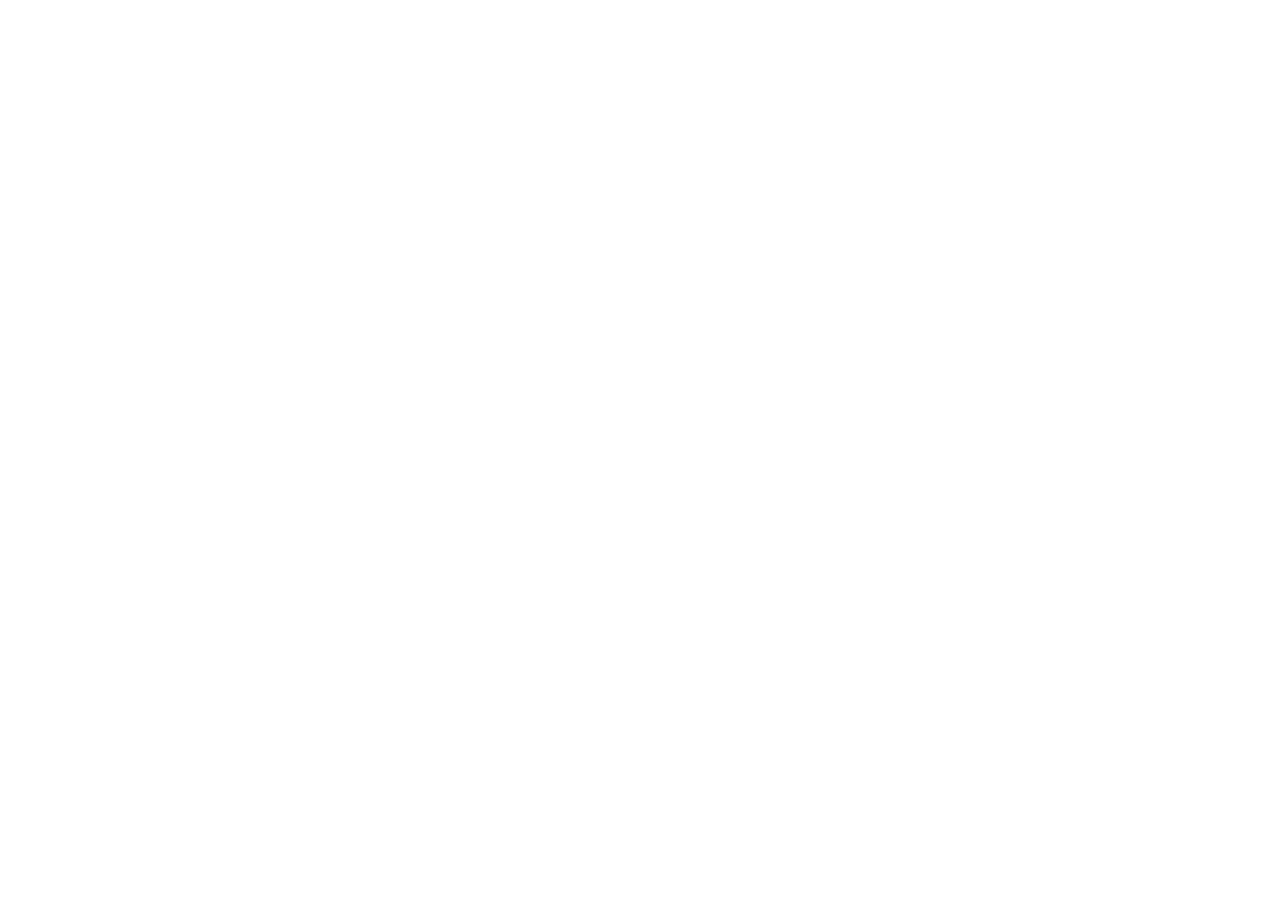
==== index.html @ f34be4a3 "Fix: add .nojekyll, deploy production build (base=/cew2/)" ====
<!DOCTYPE html>
<html lang="en">
  <head>
    <meta charset="UTF-8" />
    <meta name="viewport" content="width=device-width, initial-scale=1.0, maximum-scale=1" />
    <title>CEW Landscape</title>
    <meta name="description" content="CEW Landscape — built on Replit. Update this description to reflect the app." />
    <meta name="robots" content="index, follow" />
    <meta property="og:title" content="CEW Landscape" />
    <meta property="og:description" content="CEW Landscape — built on Replit. Update this description to reflect the app." />
    <meta property="og:type" content="website" />
    <meta name="twitter:card" content="summary_large_image" />
    <meta name="twitter:title" content="CEW Landscape" />
    <meta name="twitter:description" content="CEW Landscape — built on Replit. Update this description to reflect the app." />
    <link rel="icon" type="image/svg+xml" href="/cew2/favicon.svg" />
    <link rel="preconnect" href="https://fonts.googleapis.com">
    <link rel="preconnect" href="https://fonts.gstatic.com" crossorigin>
    <link href="https://fonts.googleapis.com/css2?family=Inter:wght@400;500;600;700&display=swap" rel="stylesheet">
    <script type="module" crossorigin src="/cew2/assets/index-DCditqu2.js"></script>
    <link rel="stylesheet" crossorigin href="/cew2/assets/index-D-3hQlY7.css">
  </head>
  <body>
    <div id="root"></div>
  </body>
</html>
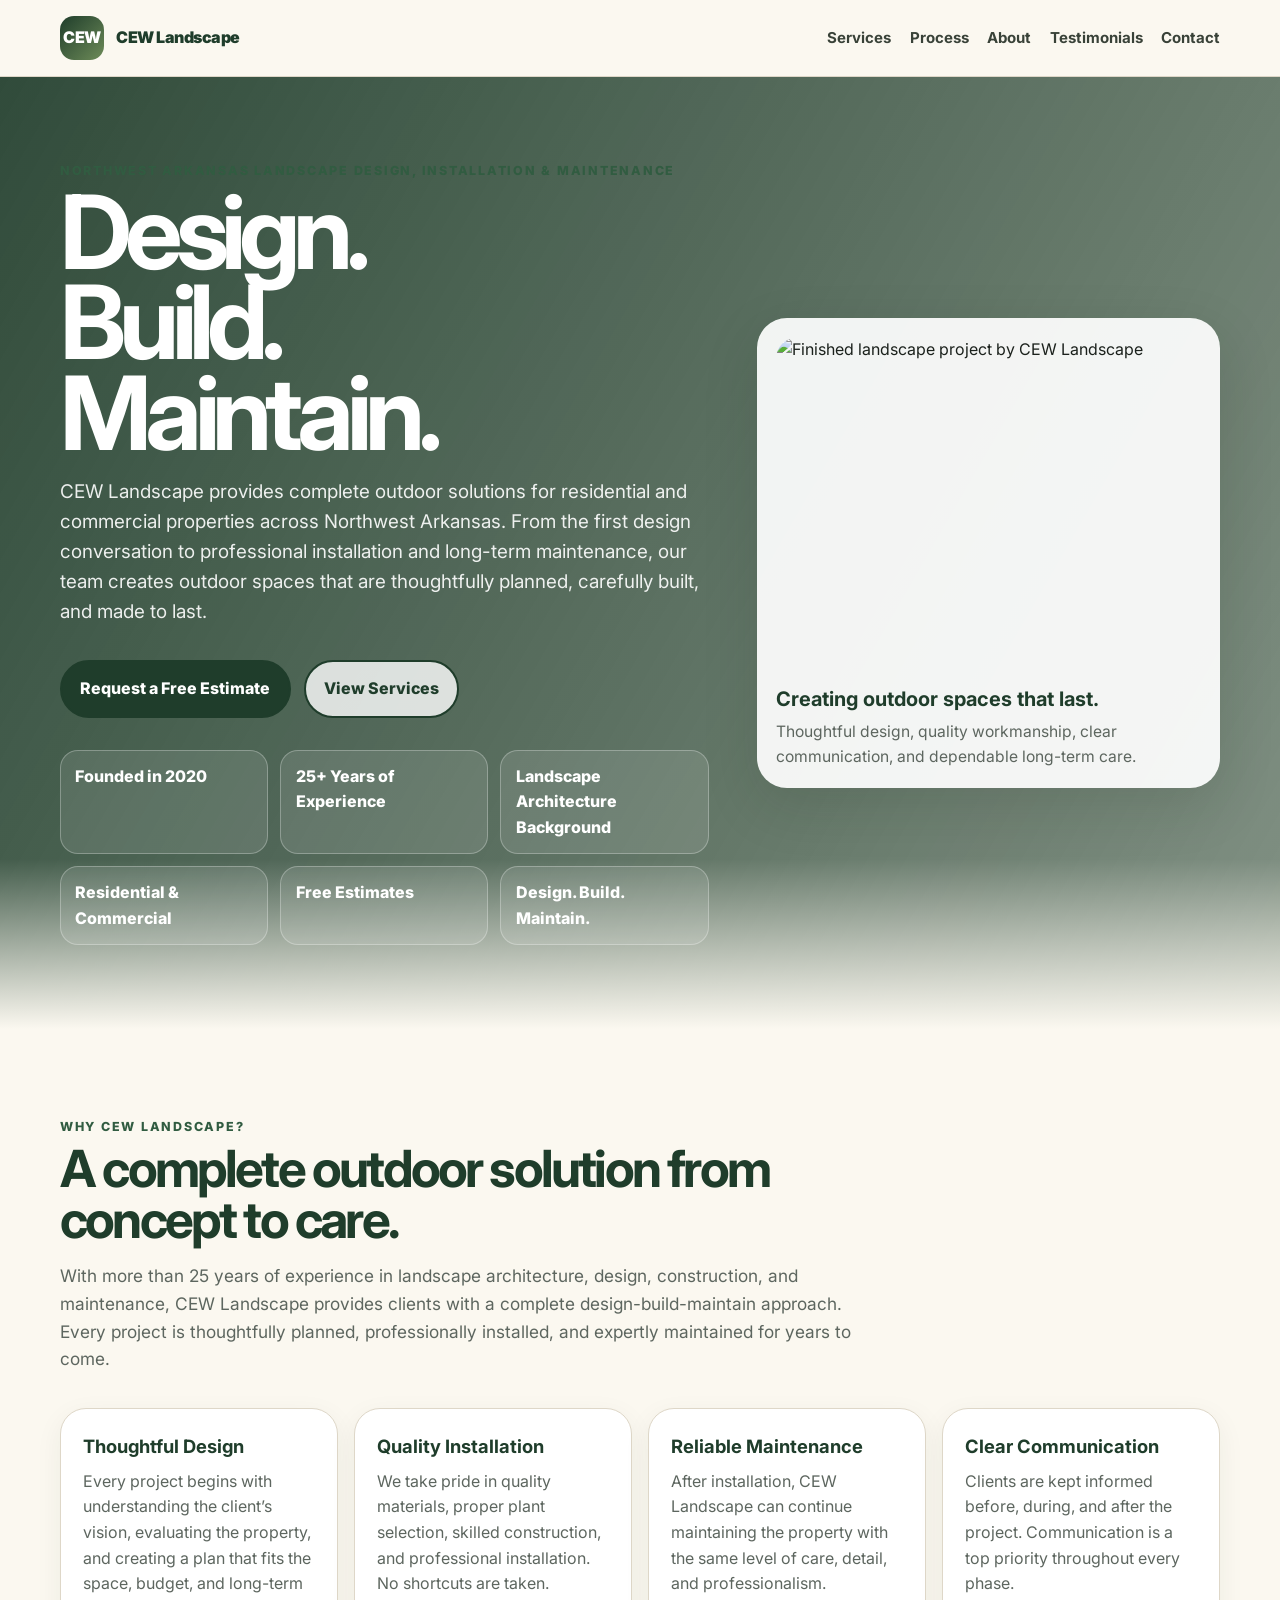
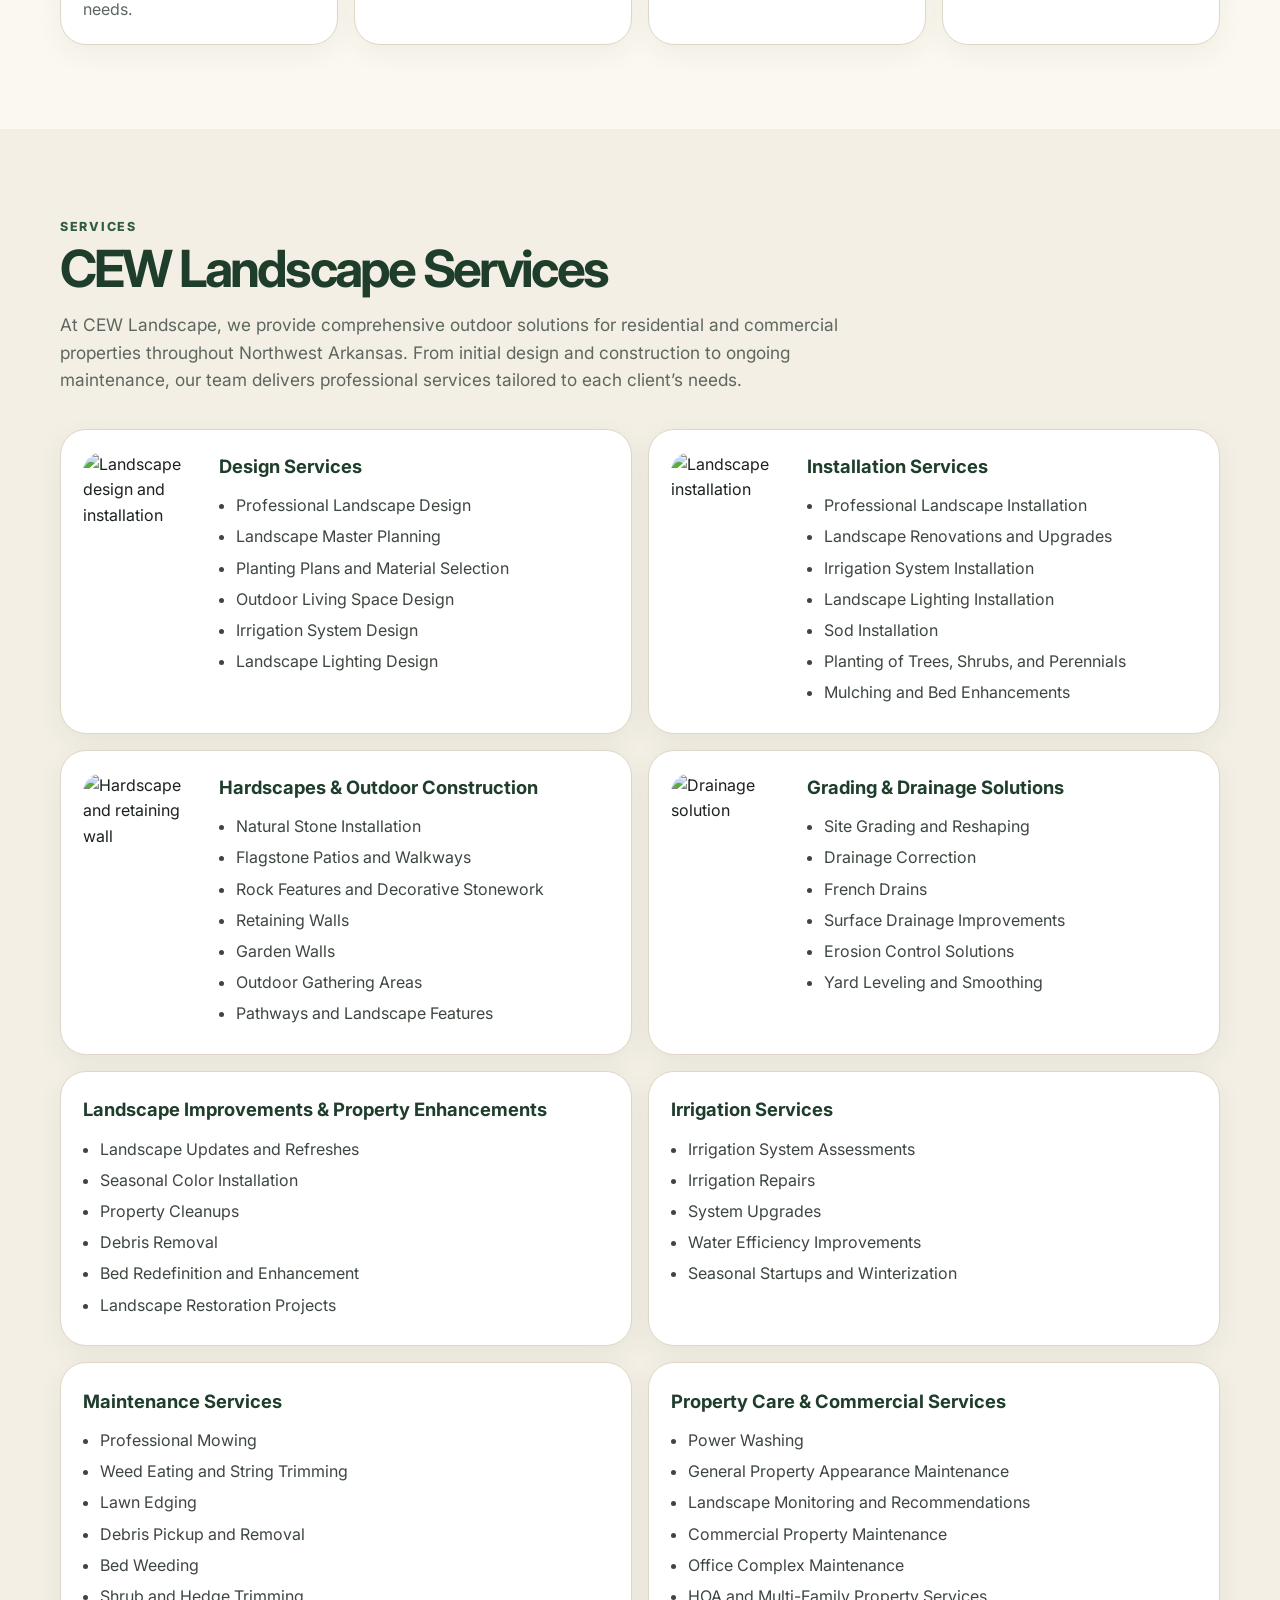
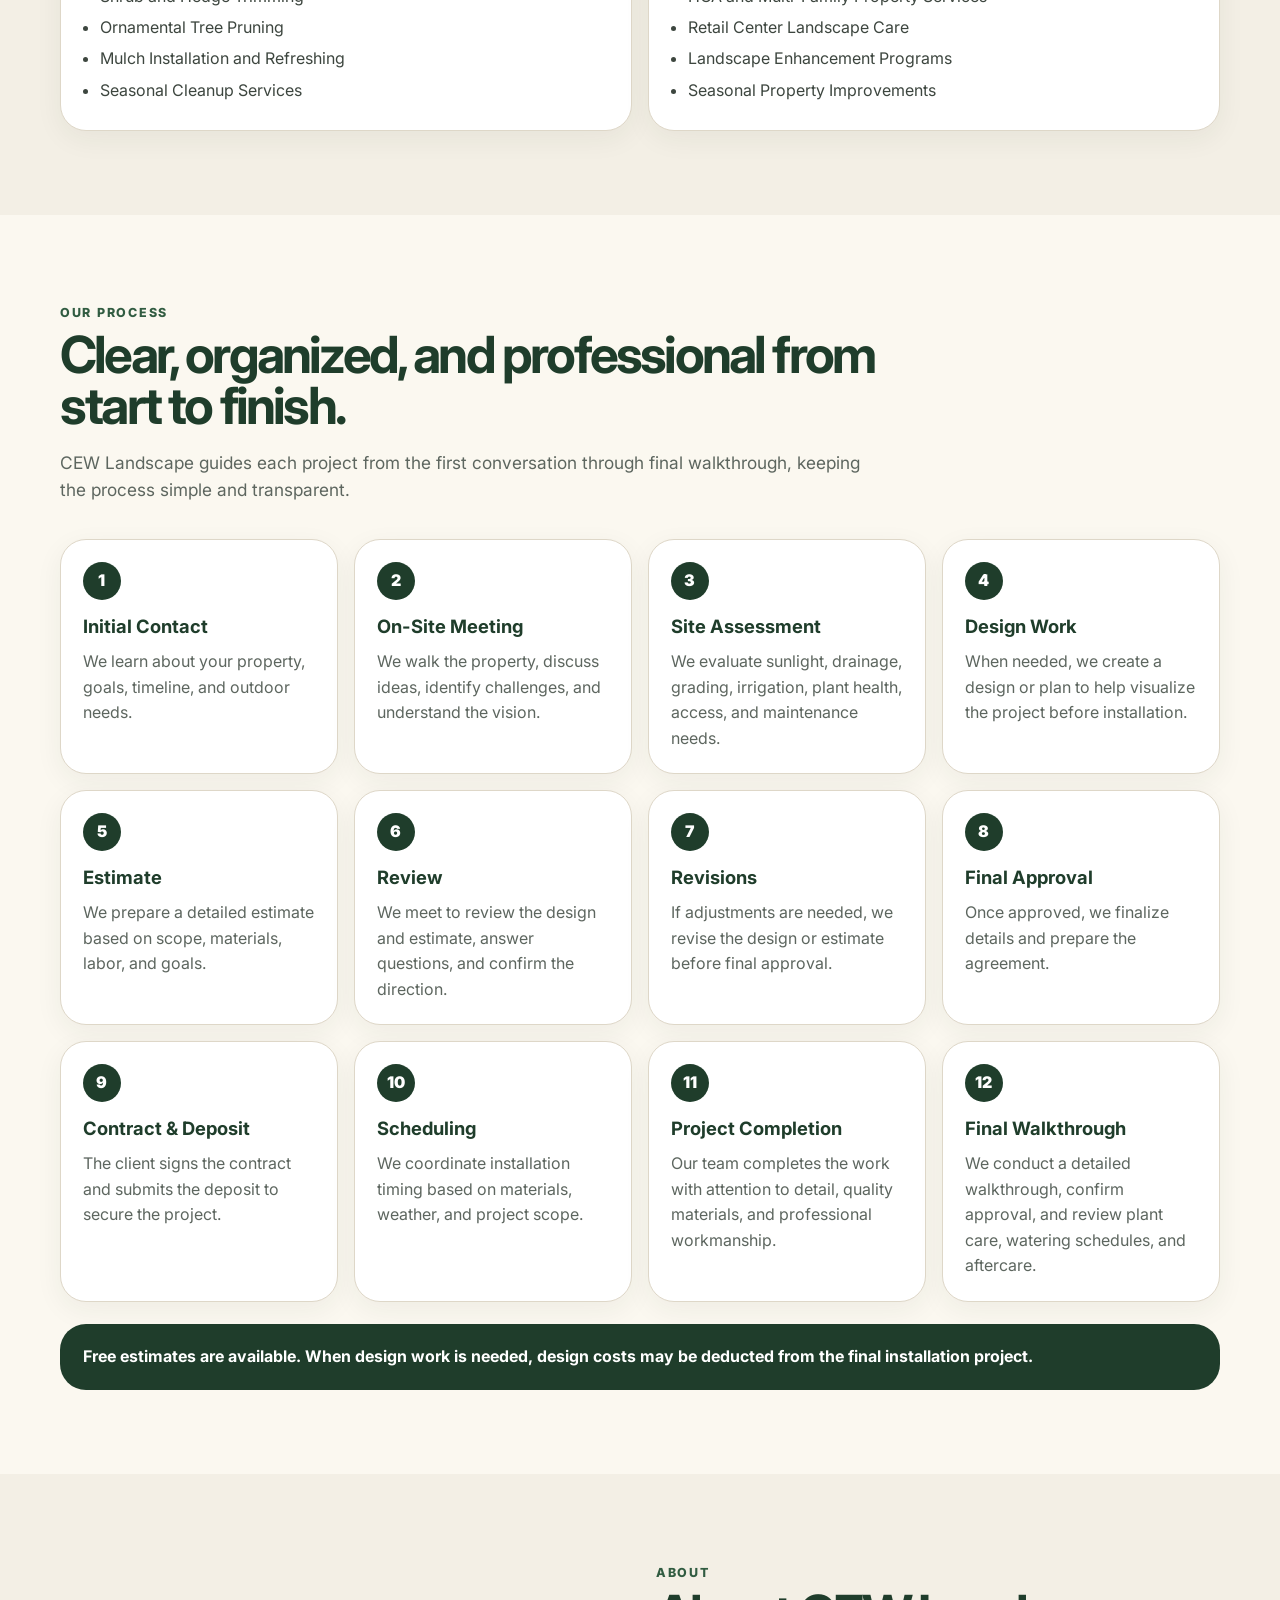
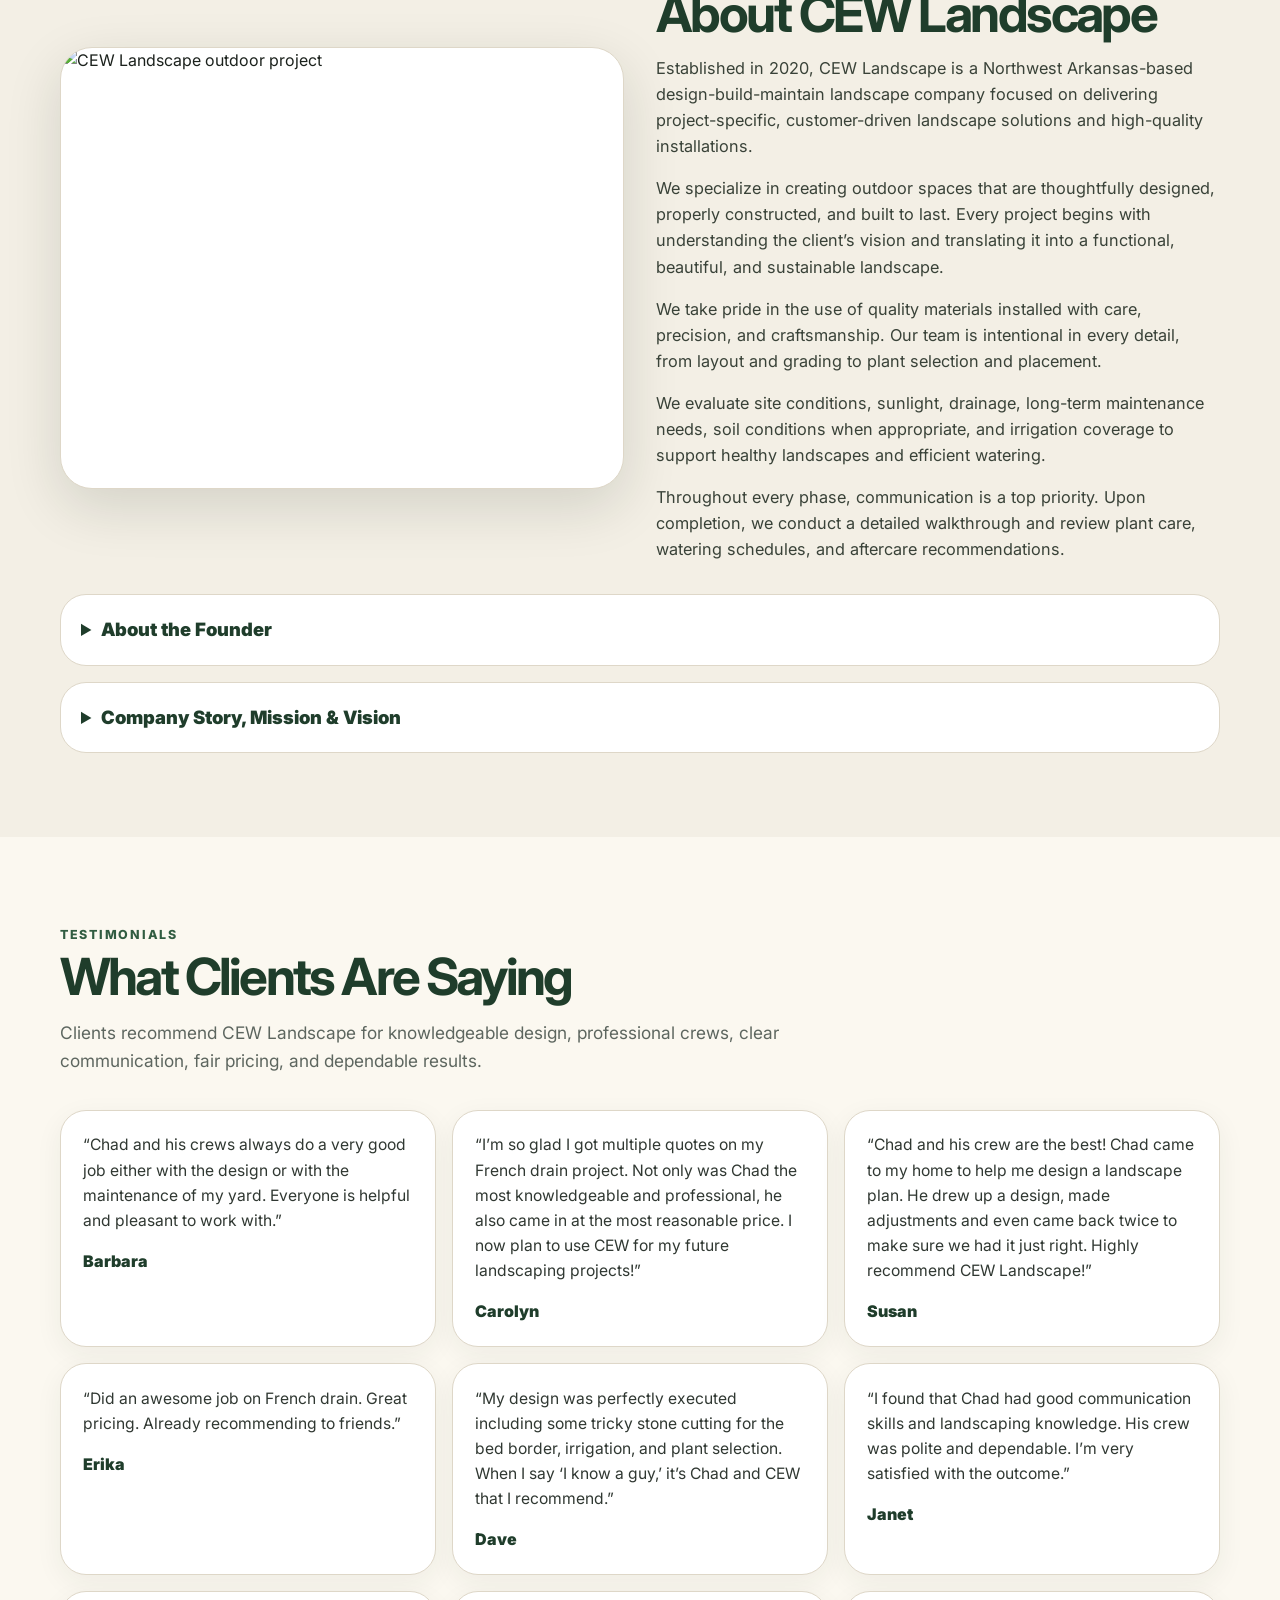
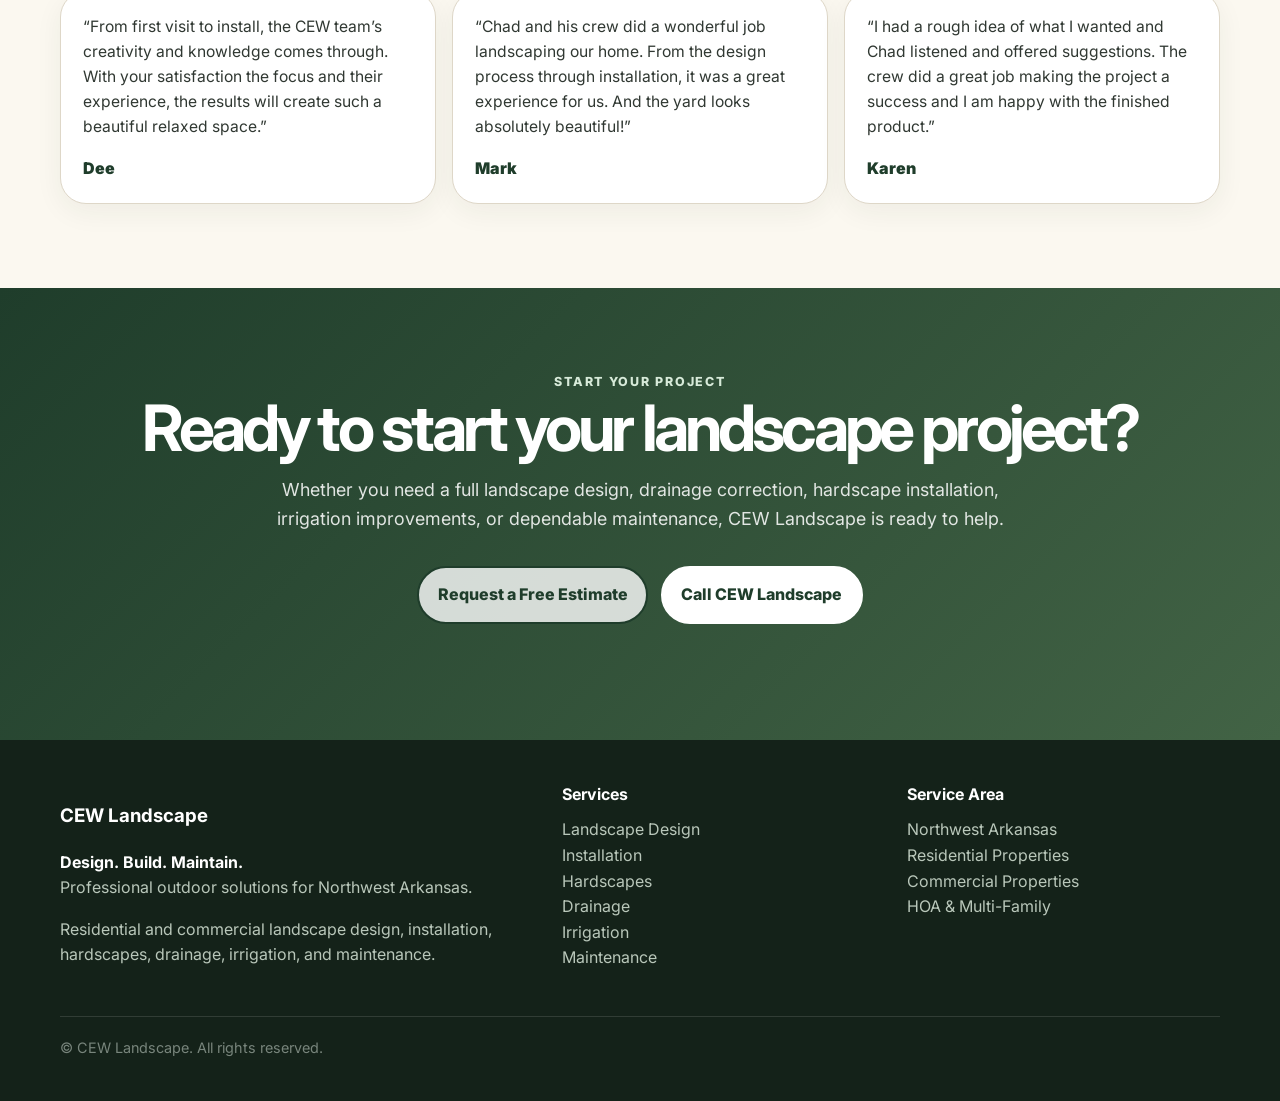
==== commit 3b836b7b: "Update CEW Landscape website content" ====
--- a/index.html
+++ b/index.html
@@ -1,25 +1,154 @@
 <!DOCTYPE html>
 <html lang="en">
-  <head>
-    <meta charset="UTF-8" />
-    <meta name="viewport" content="width=device-width, initial-scale=1.0, maximum-scale=1" />
-    <title>CEW Landscape</title>
-    <meta name="description" content="CEW Landscape — built on Replit. Update this description to reflect the app." />
-    <meta name="robots" content="index, follow" />
-    <meta property="og:title" content="CEW Landscape" />
-    <meta property="og:description" content="CEW Landscape — built on Replit. Update this description to reflect the app." />
-    <meta property="og:type" content="website" />
-    <meta name="twitter:card" content="summary_large_image" />
-    <meta name="twitter:title" content="CEW Landscape" />
-    <meta name="twitter:description" content="CEW Landscape — built on Replit. Update this description to reflect the app." />
-    <link rel="icon" type="image/svg+xml" href="/cew2/favicon.svg" />
-    <link rel="preconnect" href="https://fonts.googleapis.com">
-    <link rel="preconnect" href="https://fonts.gstatic.com" crossorigin>
-    <link href="https://fonts.googleapis.com/css2?family=Inter:wght@400;500;600;700&display=swap" rel="stylesheet">
-    <script type="module" crossorigin src="/cew2/assets/index-DCditqu2.js"></script>
-    <link rel="stylesheet" crossorigin href="/cew2/assets/index-D-3hQlY7.css">
-  </head>
-  <body>
-    <div id="root"></div>
-  </body>
+<head>
+  <meta charset="UTF-8" />
+  <meta name="viewport" content="width=device-width, initial-scale=1.0" />
+  <title>CEW Landscape | Northwest Arkansas Landscaping</title>
+  <meta name="description" content="CEW Landscape provides landscape design, installation, hardscapes, drainage, irrigation, and maintenance services for residential and commercial clients across Northwest Arkansas." />
+  <meta name="robots" content="index, follow" />
+  <meta property="og:title" content="CEW Landscape | Landscape Design, Installation & Maintenance in Northwest Arkansas" />
+  <meta property="og:description" content="Professional landscape design, installation, hardscapes, drainage, irrigation, and maintenance services for residential and commercial properties across Northwest Arkansas." />
+  <meta property="og:type" content="website" />
+  <meta name="twitter:card" content="summary_large_image" />
+  <meta name="twitter:title" content="CEW Landscape | Northwest Arkansas Landscaping" />
+  <meta name="twitter:description" content="Design. Build. Maintain. Professional outdoor solutions for Northwest Arkansas." />
+  <link rel="icon" type="image/svg+xml" href="/cew2/favicon.svg" />
+  <link rel="preconnect" href="https://fonts.googleapis.com">
+  <link rel="preconnect" href="https://fonts.gstatic.com" crossorigin>
+  <link href="https://fonts.googleapis.com/css2?family=Inter:wght@400;500;600;700;800&display=swap" rel="stylesheet">
+  <style>
+    :root{--green:#1f3d2b;--green2:#315c41;--tan:#f3efe5;--cream:#fbf8f0;--text:#1b211c;--muted:#5d665f;--line:#ded7c8;--white:#fff;--shadow:0 18px 55px rgba(22,34,24,.14)}
+    *{box-sizing:border-box}html{scroll-behavior:smooth}body{margin:0;font-family:Inter,system-ui,-apple-system,BlinkMacSystemFont,"Segoe UI",sans-serif;color:var(--text);background:var(--cream);line-height:1.6}a{color:inherit;text-decoration:none}img{max-width:100%;display:block}.wrap{width:min(1160px,92%);margin:auto}.eyebrow{font-size:.78rem;letter-spacing:.14em;text-transform:uppercase;font-weight:800;color:var(--green2)}.btn{display:inline-flex;align-items:center;justify-content:center;gap:.5rem;padding:.9rem 1.15rem;border-radius:999px;font-weight:800;border:2px solid var(--green);transition:.2s}.btn.primary{background:var(--green);color:#fff}.btn.secondary{background:rgba(255,255,255,.8);color:var(--green)}.btn:hover{transform:translateY(-2px);box-shadow:var(--shadow)}
+    header{position:sticky;top:0;z-index:20;background:rgba(251,248,240,.92);backdrop-filter:blur(14px);border-bottom:1px solid var(--line)}nav{height:76px;display:flex;align-items:center;justify-content:space-between}.brand{display:flex;align-items:center;gap:.75rem;font-weight:900;color:var(--green);letter-spacing:-.03em}.logo{width:44px;height:44px;border-radius:14px;background:linear-gradient(135deg,var(--green),#6d8b58);display:grid;place-items:center;color:#fff;font-weight:900}.links{display:flex;align-items:center;gap:1.15rem;font-size:.94rem;font-weight:700;color:#394238}.links a:hover{color:var(--green2)}
+    .hero{position:relative;min-height:760px;display:grid;align-items:center;overflow:hidden;background:linear-gradient(120deg,rgba(31,61,43,.92),rgba(31,61,43,.55)),url('/cew2/images/hero.png') center/cover no-repeat;color:#fff}.hero:after{content:"";position:absolute;inset:auto 0 0;height:170px;background:linear-gradient(transparent,var(--cream))}.hero .wrap{position:relative;z-index:2}.hero-grid{display:grid;grid-template-columns:1.05fr .75fr;gap:3rem;align-items:center}.hero h1{font-size:clamp(3.3rem,8vw,7.8rem);line-height:.88;margin:.4rem 0 1rem;letter-spacing:-.07em}.hero p{font-size:1.18rem;max-width:720px;color:rgba(255,255,255,.9)}.hero-actions{display:flex;gap:.8rem;flex-wrap:wrap;margin:2rem 0}.trust{display:grid;grid-template-columns:repeat(3,1fr);gap:.75rem;margin-top:2rem}.pill{padding:.8rem .9rem;border:1px solid rgba(255,255,255,.28);border-radius:18px;background:rgba(255,255,255,.11);font-weight:800}.hero-card{background:rgba(255,255,255,.92);color:var(--text);border-radius:30px;padding:1.2rem;box-shadow:var(--shadow)}.hero-card img{height:330px;width:100%;object-fit:cover;border-radius:22px}.hero-card strong{display:block;color:var(--green);font-size:1.25rem;margin:1rem 0 .25rem}.hero-card p{color:var(--muted);font-size:.98rem;margin:0}
+    section{padding:84px 0}.section-head{max-width:820px;margin:0 0 2.2rem}.section-head h2{font-size:clamp(2rem,4vw,3.6rem);line-height:1;letter-spacing:-.055em;color:var(--green);margin:.25rem 0 1rem}.section-head p{font-size:1.08rem;color:var(--muted)}.grid{display:grid;gap:1rem}.cards4{grid-template-columns:repeat(4,1fr)}.cards3{grid-template-columns:repeat(3,1fr)}.card{background:#fff;border:1px solid var(--line);border-radius:26px;padding:1.35rem;box-shadow:0 8px 28px rgba(28,44,30,.06)}.card h3{margin:.1rem 0 .45rem;color:var(--green);font-size:1.15rem}.card p{margin:0;color:var(--muted)}.card ul{margin:.75rem 0 0;padding-left:1.1rem;color:#3d463f}.card li{margin:.35rem 0}.split{display:grid;grid-template-columns:1fr 1fr;gap:2rem;align-items:center}.image-card{border-radius:32px;overflow:hidden;box-shadow:var(--shadow);border:1px solid var(--line);background:#fff}.image-card img{height:440px;width:100%;object-fit:cover}.band{background:var(--tan)}.process{counter-reset:step;grid-template-columns:repeat(4,1fr)}.step{position:relative}.step:before{counter-increment:step;content:counter(step);width:38px;height:38px;border-radius:50%;display:grid;place-items:center;background:var(--green);color:#fff;font-weight:900;margin-bottom:.8rem}.note{background:var(--green);color:#fff;border-radius:26px;padding:1.25rem 1.45rem;margin-top:1.4rem;font-weight:700}.service-grid{grid-template-columns:repeat(2,1fr)}.service-card{display:grid;grid-template-columns:120px 1fr;gap:1rem}.service-card img{width:120px;height:120px;object-fit:cover;border-radius:20px}.service-card h3{margin-top:0}.about-copy{font-size:1.02rem;color:#394238}.about-copy p{margin:0 0 1rem}.details{background:#fff;border:1px solid var(--line);border-radius:26px;padding:1.25rem;margin-top:1rem}.details summary{cursor:pointer;font-weight:900;color:var(--green);font-size:1.15rem}.testimonials{grid-template-columns:repeat(3,1fr)}blockquote{margin:0}.quote{font-size:.98rem;color:#303832}.person{margin-top:1rem;font-weight:900;color:var(--green)}.cta{background:linear-gradient(135deg,var(--green),#426345);color:#fff;text-align:center}.cta h2{font-size:clamp(2.2rem,5vw,4.8rem);letter-spacing:-.06em;line-height:1;margin:.3rem 0 1rem}.cta p{color:rgba(255,255,255,.86);font-size:1.12rem;max-width:780px;margin:0 auto 2rem}footer{background:#142219;color:#dce6dc;padding:42px 0}.footer-grid{display:grid;grid-template-columns:1.2fr .8fr .8fr;gap:2rem}footer h3,footer strong{color:#fff}footer p,footer li{color:#b9c7ba}footer ul{list-style:none;padding:0;margin:.6rem 0 0}.small{font-size:.9rem;color:#78857c;margin-top:2rem;border-top:1px solid rgba(255,255,255,.12);padding-top:1.2rem}
+    @media(max-width:950px){.links{display:none}.hero-grid,.split,.footer-grid{grid-template-columns:1fr}.hero{min-height:auto;padding:110px 0 80px}.hero-card{display:none}.cards4,.cards3,.process,.service-grid,.testimonials{grid-template-columns:1fr 1fr}.trust{grid-template-columns:1fr 1fr}.service-card{grid-template-columns:1fr}.service-card img{width:100%;height:190px}.image-card img{height:300px}}
+    @media(max-width:620px){nav{height:66px}.hero h1{font-size:3.4rem}.cards4,.cards3,.process,.service-grid,.testimonials,.trust{grid-template-columns:1fr}section{padding:62px 0}.hero-actions .btn{width:100%}.card{border-radius:22px}}
+  </style>
+</head>
+<body>
+  <header>
+    <nav class="wrap">
+      <a class="brand" href="#home"><span class="logo">CEW</span><span>CEW Landscape</span></a>
+      <div class="links"><a href="#services">Services</a><a href="#process">Process</a><a href="#about">About</a><a href="#testimonials">Testimonials</a><a href="#contact">Contact</a></div>
+    </nav>
+  </header>
+
+  <main id="home">
+    <section class="hero">
+      <div class="wrap hero-grid">
+        <div>
+          <div class="eyebrow">Northwest Arkansas Landscape Design, Installation & Maintenance</div>
+          <h1>Design.<br>Build.<br>Maintain.</h1>
+          <p>CEW Landscape provides complete outdoor solutions for residential and commercial properties across Northwest Arkansas. From the first design conversation to professional installation and long-term maintenance, our team creates outdoor spaces that are thoughtfully planned, carefully built, and made to last.</p>
+          <div class="hero-actions"><a class="btn primary" href="#contact">Request a Free Estimate</a><a class="btn secondary" href="#services">View Services</a></div>
+          <div class="trust"><div class="pill">Founded in 2020</div><div class="pill">25+ Years of Experience</div><div class="pill">Landscape Architecture Background</div><div class="pill">Residential & Commercial</div><div class="pill">Free Estimates</div><div class="pill">Design. Build. Maintain.</div></div>
+        </div>
+        <div class="hero-card"><img src="/cew2/images/front-yard.png" alt="Finished landscape project by CEW Landscape"><strong>Creating outdoor spaces that last.</strong><p>Thoughtful design, quality workmanship, clear communication, and dependable long-term care.</p></div>
+      </div>
+    </section>
+
+    <section>
+      <div class="wrap">
+        <div class="section-head"><span class="eyebrow">Why CEW Landscape?</span><h2>A complete outdoor solution from concept to care.</h2><p>With more than 25 years of experience in landscape architecture, design, construction, and maintenance, CEW Landscape provides clients with a complete design-build-maintain approach. Every project is thoughtfully planned, professionally installed, and expertly maintained for years to come.</p></div>
+        <div class="grid cards4">
+          <div class="card"><h3>Thoughtful Design</h3><p>Every project begins with understanding the client’s vision, evaluating the property, and creating a plan that fits the space, budget, and long-term needs.</p></div>
+          <div class="card"><h3>Quality Installation</h3><p>We take pride in quality materials, proper plant selection, skilled construction, and professional installation. No shortcuts are taken.</p></div>
+          <div class="card"><h3>Reliable Maintenance</h3><p>After installation, CEW Landscape can continue maintaining the property with the same level of care, detail, and professionalism.</p></div>
+          <div class="card"><h3>Clear Communication</h3><p>Clients are kept informed before, during, and after the project. Communication is a top priority throughout every phase.</p></div>
+        </div>
+      </div>
+    </section>
+
+    <section id="services" class="band">
+      <div class="wrap">
+        <div class="section-head"><span class="eyebrow">Services</span><h2>CEW Landscape Services</h2><p>At CEW Landscape, we provide comprehensive outdoor solutions for residential and commercial properties throughout Northwest Arkansas. From initial design and construction to ongoing maintenance, our team delivers professional services tailored to each client’s needs.</p></div>
+        <div class="grid service-grid">
+          <div class="card service-card"><img src="/cew2/images/front-yard.png" alt="Landscape design and installation"><div><h3>Design Services</h3><ul><li>Professional Landscape Design</li><li>Landscape Master Planning</li><li>Planting Plans and Material Selection</li><li>Outdoor Living Space Design</li><li>Irrigation System Design</li><li>Landscape Lighting Design</li></ul></div></div>
+          <div class="card service-card"><img src="/cew2/images/patio.png" alt="Landscape installation"><div><h3>Installation Services</h3><ul><li>Professional Landscape Installation</li><li>Landscape Renovations and Upgrades</li><li>Irrigation System Installation</li><li>Landscape Lighting Installation</li><li>Sod Installation</li><li>Planting of Trees, Shrubs, and Perennials</li><li>Mulching and Bed Enhancements</li></ul></div></div>
+          <div class="card service-card"><img src="/cew2/images/retaining-wall.png" alt="Hardscape and retaining wall"><div><h3>Hardscapes & Outdoor Construction</h3><ul><li>Natural Stone Installation</li><li>Flagstone Patios and Walkways</li><li>Rock Features and Decorative Stonework</li><li>Retaining Walls</li><li>Garden Walls</li><li>Outdoor Gathering Areas</li><li>Pathways and Landscape Features</li></ul></div></div>
+          <div class="card service-card"><img src="/cew2/images/drainage.png" alt="Drainage solution"><div><h3>Grading & Drainage Solutions</h3><ul><li>Site Grading and Reshaping</li><li>Drainage Correction</li><li>French Drains</li><li>Surface Drainage Improvements</li><li>Erosion Control Solutions</li><li>Yard Leveling and Smoothing</li></ul></div></div>
+          <div class="card"><h3>Landscape Improvements & Property Enhancements</h3><ul><li>Landscape Updates and Refreshes</li><li>Seasonal Color Installation</li><li>Property Cleanups</li><li>Debris Removal</li><li>Bed Redefinition and Enhancement</li><li>Landscape Restoration Projects</li></ul></div>
+          <div class="card"><h3>Irrigation Services</h3><ul><li>Irrigation System Assessments</li><li>Irrigation Repairs</li><li>System Upgrades</li><li>Water Efficiency Improvements</li><li>Seasonal Startups and Winterization</li></ul></div>
+          <div class="card"><h3>Maintenance Services</h3><ul><li>Professional Mowing</li><li>Weed Eating and String Trimming</li><li>Lawn Edging</li><li>Debris Pickup and Removal</li><li>Bed Weeding</li><li>Shrub and Hedge Trimming</li><li>Ornamental Tree Pruning</li><li>Mulch Installation and Refreshing</li><li>Seasonal Cleanup Services</li></ul></div>
+          <div class="card"><h3>Property Care & Commercial Services</h3><ul><li>Power Washing</li><li>General Property Appearance Maintenance</li><li>Landscape Monitoring and Recommendations</li><li>Commercial Property Maintenance</li><li>Office Complex Maintenance</li><li>HOA and Multi-Family Property Services</li><li>Retail Center Landscape Care</li><li>Landscape Enhancement Programs</li><li>Seasonal Property Improvements</li></ul></div>
+        </div>
+      </div>
+    </section>
+
+    <section id="process">
+      <div class="wrap">
+        <div class="section-head"><span class="eyebrow">Our Process</span><h2>Clear, organized, and professional from start to finish.</h2><p>CEW Landscape guides each project from the first conversation through final walkthrough, keeping the process simple and transparent.</p></div>
+        <div class="grid process">
+          <div class="card step"><h3>Initial Contact</h3><p>We learn about your property, goals, timeline, and outdoor needs.</p></div>
+          <div class="card step"><h3>On-Site Meeting</h3><p>We walk the property, discuss ideas, identify challenges, and understand the vision.</p></div>
+          <div class="card step"><h3>Site Assessment</h3><p>We evaluate sunlight, drainage, grading, irrigation, plant health, access, and maintenance needs.</p></div>
+          <div class="card step"><h3>Design Work</h3><p>When needed, we create a design or plan to help visualize the project before installation.</p></div>
+          <div class="card step"><h3>Estimate</h3><p>We prepare a detailed estimate based on scope, materials, labor, and goals.</p></div>
+          <div class="card step"><h3>Review</h3><p>We meet to review the design and estimate, answer questions, and confirm the direction.</p></div>
+          <div class="card step"><h3>Revisions</h3><p>If adjustments are needed, we revise the design or estimate before final approval.</p></div>
+          <div class="card step"><h3>Final Approval</h3><p>Once approved, we finalize details and prepare the agreement.</p></div>
+          <div class="card step"><h3>Contract & Deposit</h3><p>The client signs the contract and submits the deposit to secure the project.</p></div>
+          <div class="card step"><h3>Scheduling</h3><p>We coordinate installation timing based on materials, weather, and project scope.</p></div>
+          <div class="card step"><h3>Project Completion</h3><p>Our team completes the work with attention to detail, quality materials, and professional workmanship.</p></div>
+          <div class="card step"><h3>Final Walkthrough</h3><p>We conduct a detailed walkthrough, confirm approval, and review plant care, watering schedules, and aftercare.</p></div>
+        </div>
+        <div class="note">Free estimates are available. When design work is needed, design costs may be deducted from the final installation project.</div>
+      </div>
+    </section>
+
+    <section id="about" class="band">
+      <div class="wrap split">
+        <div class="image-card"><img src="/cew2/images/hero.png" alt="CEW Landscape outdoor project"></div>
+        <div class="about-copy">
+          <span class="eyebrow">About</span><h2 style="font-size:clamp(2rem,4vw,3.3rem);line-height:1;letter-spacing:-.05em;color:var(--green);margin:.25rem 0 1rem">About CEW Landscape</h2>
+          <p>Established in 2020, CEW Landscape is a Northwest Arkansas-based design-build-maintain landscape company focused on delivering project-specific, customer-driven landscape solutions and high-quality installations.</p>
+          <p>We specialize in creating outdoor spaces that are thoughtfully designed, properly constructed, and built to last. Every project begins with understanding the client’s vision and translating it into a functional, beautiful, and sustainable landscape.</p>
+          <p>We take pride in the use of quality materials installed with care, precision, and craftsmanship. Our team is intentional in every detail, from layout and grading to plant selection and placement.</p>
+          <p>We evaluate site conditions, sunlight, drainage, long-term maintenance needs, soil conditions when appropriate, and irrigation coverage to support healthy landscapes and efficient watering.</p>
+          <p>Throughout every phase, communication is a top priority. Upon completion, we conduct a detailed walkthrough and review plant care, watering schedules, and aftercare recommendations.</p>
+        </div>
+      </div>
+      <div class="wrap">
+        <details class="details"><summary>About the Founder</summary><div class="about-copy"><h3>Chad E. Walters, BLA<br><span style="font-weight:600;color:var(--muted)">Founder & Owner, CEW Landscape</span></h3><p>Chad E. Walters is the founder and owner of CEW Landscape, a full-service design, build, and maintenance landscape company serving Northwest Arkansas.</p><p>Originally from Hot Springs, Arkansas, Chad moved to Northwest Arkansas in 1995 to pursue a degree in Landscape Architecture at the University of Arkansas. After earning a Bachelor of Landscape Architecture in 2000, he began a career spanning more than two decades in the landscape and engineering industries.</p><p>Throughout his career, Chad has gained experience in landscape design, project management, construction, operations, and business leadership. His professional journey also took him to Denver, where he spent three years coaching high school baseball while continuing to work as a landscape designer.</p><p>After returning to Arkansas, Chad managed and operated a large landscape company for several years, gaining extensive experience overseeing crews, client relationships, business operations, and large-scale landscape projects. In 2020, he launched CEW Landscape with a commitment to quality, professionalism, and customer service.</p><p>Today, Chad continues to lead the company with a hands-on approach, focusing on lasting relationships, talented teams, and landscapes that enhance the beauty, functionality, and value of every property.</p></div></details>
+        <details class="details"><summary>Company Story, Mission & Vision</summary><div class="about-copy"><p>Founded in 2020, CEW Landscape was built on a simple idea: provide clients with a complete landscape solution from concept to completion and beyond.</p><p>As a design-build-maintain company, CEW Landscape combines professional design expertise, quality construction, and dependable maintenance services under one roof. Serving residential and commercial clients across Northwest Arkansas, CEW Landscape specializes in landscape design, installation, renovation, hardscapes, irrigation, and maintenance programs tailored to each property’s unique needs.</p><p>What began as a new venture during one of the most challenging periods in recent history has grown into a thriving business. Through craftsmanship, reliability, and customer satisfaction, CEW Landscape has established itself as a trusted partner for homeowners, businesses, property managers, and developers throughout the region.</p><h3>Our Mission</h3><p>To create and maintain exceptional outdoor spaces that enhance the lives of our clients while delivering lasting value through design expertise, quality craftsmanship, and dependable service.</p><h3>Our Vision</h3><p>To be Northwest Arkansas’s premier landscape design, build, and maintenance company, known for excellence, innovation, and integrity in every project we undertake.</p><p><strong>Design. Build. Maintain.</strong><br><em>Creating outdoor spaces that last.</em></p></div></details>
+      </div>
+    </section>
+
+    <section id="testimonials">
+      <div class="wrap">
+        <div class="section-head"><span class="eyebrow">Testimonials</span><h2>What Clients Are Saying</h2><p>Clients recommend CEW Landscape for knowledgeable design, professional crews, clear communication, fair pricing, and dependable results.</p></div>
+        <div class="grid testimonials">
+          <div class="card"><blockquote class="quote">“Chad and his crews always do a very good job either with the design or with the maintenance of my yard. Everyone is helpful and pleasant to work with.”</blockquote><div class="person">Barbara</div></div>
+          <div class="card"><blockquote class="quote">“I’m so glad I got multiple quotes on my French drain project. Not only was Chad the most knowledgeable and professional, he also came in at the most reasonable price. I now plan to use CEW for my future landscaping projects!”</blockquote><div class="person">Carolyn</div></div>
+          <div class="card"><blockquote class="quote">“Chad and his crew are the best! Chad came to my home to help me design a landscape plan. He drew up a design, made adjustments and even came back twice to make sure we had it just right. Highly recommend CEW Landscape!”</blockquote><div class="person">Susan</div></div>
+          <div class="card"><blockquote class="quote">“Did an awesome job on French drain. Great pricing. Already recommending to friends.”</blockquote><div class="person">Erika</div></div>
+          <div class="card"><blockquote class="quote">“My design was perfectly executed including some tricky stone cutting for the bed border, irrigation, and plant selection. When I say ‘I know a guy,’ it’s Chad and CEW that I recommend.”</blockquote><div class="person">Dave</div></div>
+          <div class="card"><blockquote class="quote">“I found that Chad had good communication skills and landscaping knowledge. His crew was polite and dependable. I’m very satisfied with the outcome.”</blockquote><div class="person">Janet</div></div>
+          <div class="card"><blockquote class="quote">“From first visit to install, the CEW team’s creativity and knowledge comes through. With your satisfaction the focus and their experience, the results will create such a beautiful relaxed space.”</blockquote><div class="person">Dee</div></div>
+          <div class="card"><blockquote class="quote">“Chad and his crew did a wonderful job landscaping our home. From the design process through installation, it was a great experience for us. And the yard looks absolutely beautiful!”</blockquote><div class="person">Mark</div></div>
+          <div class="card"><blockquote class="quote">“I had a rough idea of what I wanted and Chad listened and offered suggestions. The crew did a great job making the project a success and I am happy with the finished product.”</blockquote><div class="person">Karen</div></div>
+        </div>
+      </div>
+    </section>
+
+    <section id="contact" class="cta">
+      <div class="wrap">
+        <div class="eyebrow" style="color:#d7ead9">Start Your Project</div>
+        <h2>Ready to start your landscape project?</h2>
+        <p>Whether you need a full landscape design, drainage correction, hardscape installation, irrigation improvements, or dependable maintenance, CEW Landscape is ready to help.</p>
+        <div class="hero-actions" style="justify-content:center"><a class="btn secondary" href="mailto:info@cewlandscape.com?subject=Free%20Estimate%20Request">Request a Free Estimate</a><a class="btn primary" style="border-color:#fff;background:#fff;color:var(--green)" href="tel:">Call CEW Landscape</a></div>
+      </div>
+    </section>
+  </main>
+
+  <footer>
+    <div class="wrap footer-grid">
+      <div><h3>CEW Landscape</h3><p><strong>Design. Build. Maintain.</strong><br>Professional outdoor solutions for Northwest Arkansas.</p><p>Residential and commercial landscape design, installation, hardscapes, drainage, irrigation, and maintenance.</p></div>
+      <div><strong>Services</strong><ul><li>Landscape Design</li><li>Installation</li><li>Hardscapes</li><li>Drainage</li><li>Irrigation</li><li>Maintenance</li></ul></div>
+      <div><strong>Service Area</strong><ul><li>Northwest Arkansas</li><li>Residential Properties</li><li>Commercial Properties</li><li>HOA & Multi-Family</li></ul></div>
+    </div>
+    <div class="wrap small">© CEW Landscape. All rights reserved.</div>
+  </footer>
+</body>
 </html>
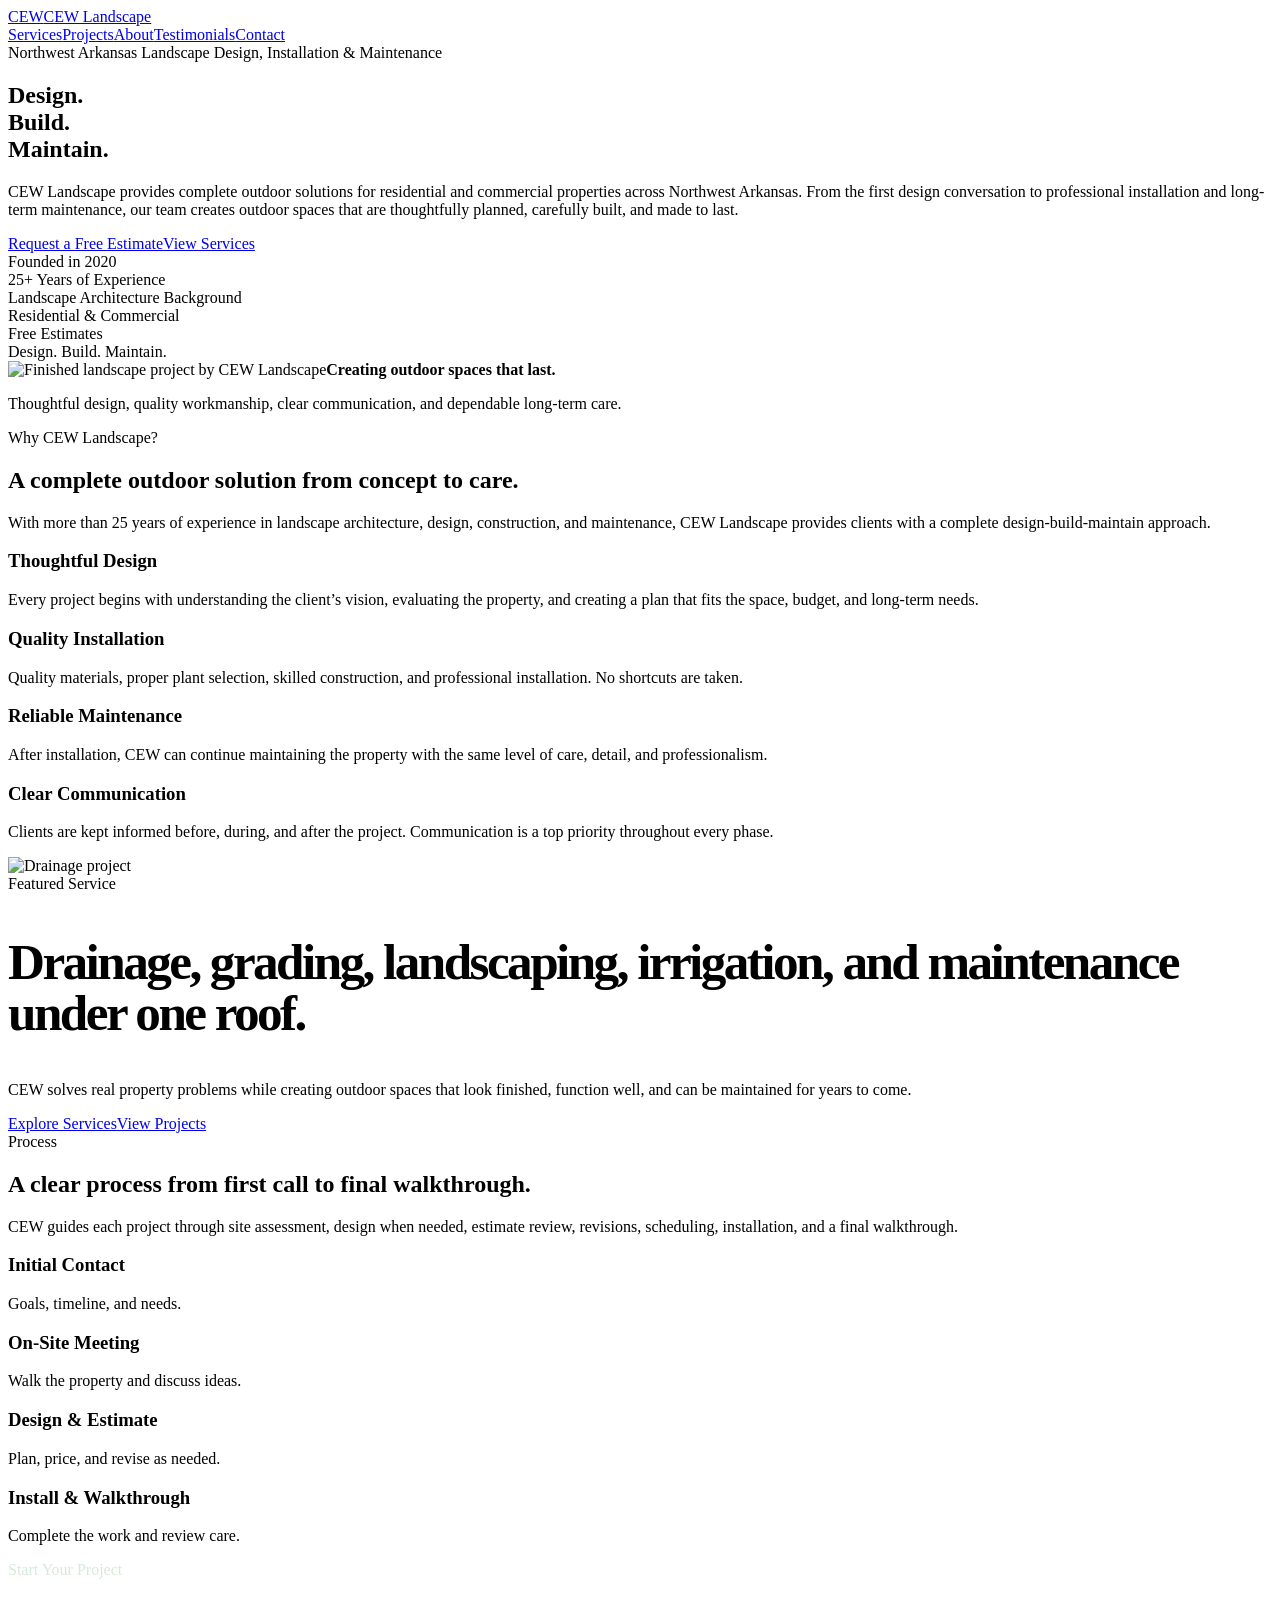
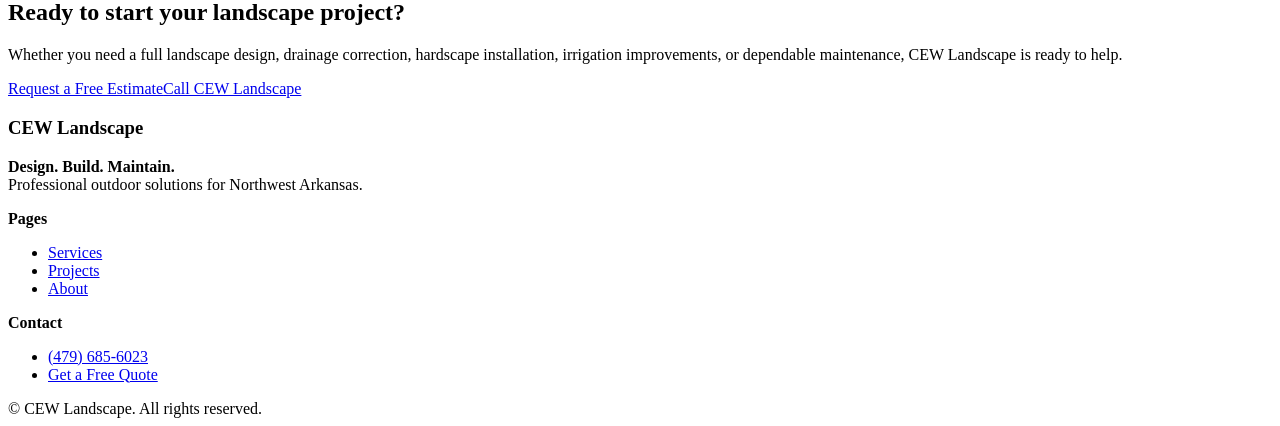
==== commit 8948d6f0: "Convert CEW2 homepage to multipage navigation" ====
--- a/index.html
+++ b/index.html
@@ -5,150 +5,52 @@
   <meta name="viewport" content="width=device-width, initial-scale=1.0" />
   <title>CEW Landscape | Northwest Arkansas Landscaping</title>
   <meta name="description" content="CEW Landscape provides landscape design, installation, hardscapes, drainage, irrigation, and maintenance services for residential and commercial clients across Northwest Arkansas." />
-  <meta name="robots" content="index, follow" />
-  <meta property="og:title" content="CEW Landscape | Landscape Design, Installation & Maintenance in Northwest Arkansas" />
-  <meta property="og:description" content="Professional landscape design, installation, hardscapes, drainage, irrigation, and maintenance services for residential and commercial properties across Northwest Arkansas." />
-  <meta property="og:type" content="website" />
-  <meta name="twitter:card" content="summary_large_image" />
-  <meta name="twitter:title" content="CEW Landscape | Northwest Arkansas Landscaping" />
-  <meta name="twitter:description" content="Design. Build. Maintain. Professional outdoor solutions for Northwest Arkansas." />
   <link rel="icon" type="image/svg+xml" href="/cew2/favicon.svg" />
   <link rel="preconnect" href="https://fonts.googleapis.com">
   <link rel="preconnect" href="https://fonts.gstatic.com" crossorigin>
-  <link href="https://fonts.googleapis.com/css2?family=Inter:wght@400;500;600;700;800&display=swap" rel="stylesheet">
-  <style>
-    :root{--green:#1f3d2b;--green2:#315c41;--tan:#f3efe5;--cream:#fbf8f0;--text:#1b211c;--muted:#5d665f;--line:#ded7c8;--white:#fff;--shadow:0 18px 55px rgba(22,34,24,.14)}
-    *{box-sizing:border-box}html{scroll-behavior:smooth}body{margin:0;font-family:Inter,system-ui,-apple-system,BlinkMacSystemFont,"Segoe UI",sans-serif;color:var(--text);background:var(--cream);line-height:1.6}a{color:inherit;text-decoration:none}img{max-width:100%;display:block}.wrap{width:min(1160px,92%);margin:auto}.eyebrow{font-size:.78rem;letter-spacing:.14em;text-transform:uppercase;font-weight:800;color:var(--green2)}.btn{display:inline-flex;align-items:center;justify-content:center;gap:.5rem;padding:.9rem 1.15rem;border-radius:999px;font-weight:800;border:2px solid var(--green);transition:.2s}.btn.primary{background:var(--green);color:#fff}.btn.secondary{background:rgba(255,255,255,.8);color:var(--green)}.btn:hover{transform:translateY(-2px);box-shadow:var(--shadow)}
-    header{position:sticky;top:0;z-index:20;background:rgba(251,248,240,.92);backdrop-filter:blur(14px);border-bottom:1px solid var(--line)}nav{height:76px;display:flex;align-items:center;justify-content:space-between}.brand{display:flex;align-items:center;gap:.75rem;font-weight:900;color:var(--green);letter-spacing:-.03em}.logo{width:44px;height:44px;border-radius:14px;background:linear-gradient(135deg,var(--green),#6d8b58);display:grid;place-items:center;color:#fff;font-weight:900}.links{display:flex;align-items:center;gap:1.15rem;font-size:.94rem;font-weight:700;color:#394238}.links a:hover{color:var(--green2)}
-    .hero{position:relative;min-height:760px;display:grid;align-items:center;overflow:hidden;background:linear-gradient(120deg,rgba(31,61,43,.92),rgba(31,61,43,.55)),url('/cew2/images/hero.png') center/cover no-repeat;color:#fff}.hero:after{content:"";position:absolute;inset:auto 0 0;height:170px;background:linear-gradient(transparent,var(--cream))}.hero .wrap{position:relative;z-index:2}.hero-grid{display:grid;grid-template-columns:1.05fr .75fr;gap:3rem;align-items:center}.hero h1{font-size:clamp(3.3rem,8vw,7.8rem);line-height:.88;margin:.4rem 0 1rem;letter-spacing:-.07em}.hero p{font-size:1.18rem;max-width:720px;color:rgba(255,255,255,.9)}.hero-actions{display:flex;gap:.8rem;flex-wrap:wrap;margin:2rem 0}.trust{display:grid;grid-template-columns:repeat(3,1fr);gap:.75rem;margin-top:2rem}.pill{padding:.8rem .9rem;border:1px solid rgba(255,255,255,.28);border-radius:18px;background:rgba(255,255,255,.11);font-weight:800}.hero-card{background:rgba(255,255,255,.92);color:var(--text);border-radius:30px;padding:1.2rem;box-shadow:var(--shadow)}.hero-card img{height:330px;width:100%;object-fit:cover;border-radius:22px}.hero-card strong{display:block;color:var(--green);font-size:1.25rem;margin:1rem 0 .25rem}.hero-card p{color:var(--muted);font-size:.98rem;margin:0}
-    section{padding:84px 0}.section-head{max-width:820px;margin:0 0 2.2rem}.section-head h2{font-size:clamp(2rem,4vw,3.6rem);line-height:1;letter-spacing:-.055em;color:var(--green);margin:.25rem 0 1rem}.section-head p{font-size:1.08rem;color:var(--muted)}.grid{display:grid;gap:1rem}.cards4{grid-template-columns:repeat(4,1fr)}.cards3{grid-template-columns:repeat(3,1fr)}.card{background:#fff;border:1px solid var(--line);border-radius:26px;padding:1.35rem;box-shadow:0 8px 28px rgba(28,44,30,.06)}.card h3{margin:.1rem 0 .45rem;color:var(--green);font-size:1.15rem}.card p{margin:0;color:var(--muted)}.card ul{margin:.75rem 0 0;padding-left:1.1rem;color:#3d463f}.card li{margin:.35rem 0}.split{display:grid;grid-template-columns:1fr 1fr;gap:2rem;align-items:center}.image-card{border-radius:32px;overflow:hidden;box-shadow:var(--shadow);border:1px solid var(--line);background:#fff}.image-card img{height:440px;width:100%;object-fit:cover}.band{background:var(--tan)}.process{counter-reset:step;grid-template-columns:repeat(4,1fr)}.step{position:relative}.step:before{counter-increment:step;content:counter(step);width:38px;height:38px;border-radius:50%;display:grid;place-items:center;background:var(--green);color:#fff;font-weight:900;margin-bottom:.8rem}.note{background:var(--green);color:#fff;border-radius:26px;padding:1.25rem 1.45rem;margin-top:1.4rem;font-weight:700}.service-grid{grid-template-columns:repeat(2,1fr)}.service-card{display:grid;grid-template-columns:120px 1fr;gap:1rem}.service-card img{width:120px;height:120px;object-fit:cover;border-radius:20px}.service-card h3{margin-top:0}.about-copy{font-size:1.02rem;color:#394238}.about-copy p{margin:0 0 1rem}.details{background:#fff;border:1px solid var(--line);border-radius:26px;padding:1.25rem;margin-top:1rem}.details summary{cursor:pointer;font-weight:900;color:var(--green);font-size:1.15rem}.testimonials{grid-template-columns:repeat(3,1fr)}blockquote{margin:0}.quote{font-size:.98rem;color:#303832}.person{margin-top:1rem;font-weight:900;color:var(--green)}.cta{background:linear-gradient(135deg,var(--green),#426345);color:#fff;text-align:center}.cta h2{font-size:clamp(2.2rem,5vw,4.8rem);letter-spacing:-.06em;line-height:1;margin:.3rem 0 1rem}.cta p{color:rgba(255,255,255,.86);font-size:1.12rem;max-width:780px;margin:0 auto 2rem}footer{background:#142219;color:#dce6dc;padding:42px 0}.footer-grid{display:grid;grid-template-columns:1.2fr .8fr .8fr;gap:2rem}footer h3,footer strong{color:#fff}footer p,footer li{color:#b9c7ba}footer ul{list-style:none;padding:0;margin:.6rem 0 0}.small{font-size:.9rem;color:#78857c;margin-top:2rem;border-top:1px solid rgba(255,255,255,.12);padding-top:1.2rem}
-    @media(max-width:950px){.links{display:none}.hero-grid,.split,.footer-grid{grid-template-columns:1fr}.hero{min-height:auto;padding:110px 0 80px}.hero-card{display:none}.cards4,.cards3,.process,.service-grid,.testimonials{grid-template-columns:1fr 1fr}.trust{grid-template-columns:1fr 1fr}.service-card{grid-template-columns:1fr}.service-card img{width:100%;height:190px}.image-card img{height:300px}}
-    @media(max-width:620px){nav{height:66px}.hero h1{font-size:3.4rem}.cards4,.cards3,.process,.service-grid,.testimonials,.trust{grid-template-columns:1fr}section{padding:62px 0}.hero-actions .btn{width:100%}.card{border-radius:22px}}
-  </style>
+  <link href="https://fonts.googleapis.com/css2?family=Inter:wght@400;500;600;700;800;900&display=swap" rel="stylesheet">
+  <link rel="stylesheet" href="/cew2/assets/site.css">
 </head>
 <body>
-  <header>
-    <nav class="wrap">
-      <a class="brand" href="#home"><span class="logo">CEW</span><span>CEW Landscape</span></a>
-      <div class="links"><a href="#services">Services</a><a href="#process">Process</a><a href="#about">About</a><a href="#testimonials">Testimonials</a><a href="#contact">Contact</a></div>
-    </nav>
-  </header>
-
-  <main id="home">
+  <header><nav class="wrap"><a class="brand" href="/cew2/"><span class="logo">CEW</span><span>CEW Landscape</span></a><div class="links"><a href="/cew2/services/">Services</a><a href="/cew2/projects/">Projects</a><a href="/cew2/about/">About</a><a href="/cew2/testimonials/">Testimonials</a><a href="/cew2/contact/">Contact</a></div></nav></header>
+  <main>
     <section class="hero">
       <div class="wrap hero-grid">
         <div>
           <div class="eyebrow">Northwest Arkansas Landscape Design, Installation & Maintenance</div>
           <h1>Design.<br>Build.<br>Maintain.</h1>
           <p>CEW Landscape provides complete outdoor solutions for residential and commercial properties across Northwest Arkansas. From the first design conversation to professional installation and long-term maintenance, our team creates outdoor spaces that are thoughtfully planned, carefully built, and made to last.</p>
-          <div class="hero-actions"><a class="btn primary" href="#contact">Request a Free Estimate</a><a class="btn secondary" href="#services">View Services</a></div>
+          <div class="hero-actions"><a class="btn primary" href="/cew2/contact/">Request a Free Estimate</a><a class="btn secondary" href="/cew2/services/">View Services</a></div>
           <div class="trust"><div class="pill">Founded in 2020</div><div class="pill">25+ Years of Experience</div><div class="pill">Landscape Architecture Background</div><div class="pill">Residential & Commercial</div><div class="pill">Free Estimates</div><div class="pill">Design. Build. Maintain.</div></div>
         </div>
         <div class="hero-card"><img src="/cew2/images/front-yard.png" alt="Finished landscape project by CEW Landscape"><strong>Creating outdoor spaces that last.</strong><p>Thoughtful design, quality workmanship, clear communication, and dependable long-term care.</p></div>
       </div>
     </section>
-
     <section>
       <div class="wrap">
-        <div class="section-head"><span class="eyebrow">Why CEW Landscape?</span><h2>A complete outdoor solution from concept to care.</h2><p>With more than 25 years of experience in landscape architecture, design, construction, and maintenance, CEW Landscape provides clients with a complete design-build-maintain approach. Every project is thoughtfully planned, professionally installed, and expertly maintained for years to come.</p></div>
+        <div class="section-head"><span class="eyebrow">Why CEW Landscape?</span><h2>A complete outdoor solution from concept to care.</h2><p>With more than 25 years of experience in landscape architecture, design, construction, and maintenance, CEW Landscape provides clients with a complete design-build-maintain approach.</p></div>
         <div class="grid cards4">
           <div class="card"><h3>Thoughtful Design</h3><p>Every project begins with understanding the client’s vision, evaluating the property, and creating a plan that fits the space, budget, and long-term needs.</p></div>
-          <div class="card"><h3>Quality Installation</h3><p>We take pride in quality materials, proper plant selection, skilled construction, and professional installation. No shortcuts are taken.</p></div>
-          <div class="card"><h3>Reliable Maintenance</h3><p>After installation, CEW Landscape can continue maintaining the property with the same level of care, detail, and professionalism.</p></div>
+          <div class="card"><h3>Quality Installation</h3><p>Quality materials, proper plant selection, skilled construction, and professional installation. No shortcuts are taken.</p></div>
+          <div class="card"><h3>Reliable Maintenance</h3><p>After installation, CEW can continue maintaining the property with the same level of care, detail, and professionalism.</p></div>
           <div class="card"><h3>Clear Communication</h3><p>Clients are kept informed before, during, and after the project. Communication is a top priority throughout every phase.</p></div>
         </div>
       </div>
     </section>
-
-    <section id="services" class="band">
-      <div class="wrap">
-        <div class="section-head"><span class="eyebrow">Services</span><h2>CEW Landscape Services</h2><p>At CEW Landscape, we provide comprehensive outdoor solutions for residential and commercial properties throughout Northwest Arkansas. From initial design and construction to ongoing maintenance, our team delivers professional services tailored to each client’s needs.</p></div>
-        <div class="grid service-grid">
-          <div class="card service-card"><img src="/cew2/images/front-yard.png" alt="Landscape design and installation"><div><h3>Design Services</h3><ul><li>Professional Landscape Design</li><li>Landscape Master Planning</li><li>Planting Plans and Material Selection</li><li>Outdoor Living Space Design</li><li>Irrigation System Design</li><li>Landscape Lighting Design</li></ul></div></div>
-          <div class="card service-card"><img src="/cew2/images/patio.png" alt="Landscape installation"><div><h3>Installation Services</h3><ul><li>Professional Landscape Installation</li><li>Landscape Renovations and Upgrades</li><li>Irrigation System Installation</li><li>Landscape Lighting Installation</li><li>Sod Installation</li><li>Planting of Trees, Shrubs, and Perennials</li><li>Mulching and Bed Enhancements</li></ul></div></div>
-          <div class="card service-card"><img src="/cew2/images/retaining-wall.png" alt="Hardscape and retaining wall"><div><h3>Hardscapes & Outdoor Construction</h3><ul><li>Natural Stone Installation</li><li>Flagstone Patios and Walkways</li><li>Rock Features and Decorative Stonework</li><li>Retaining Walls</li><li>Garden Walls</li><li>Outdoor Gathering Areas</li><li>Pathways and Landscape Features</li></ul></div></div>
-          <div class="card service-card"><img src="/cew2/images/drainage.png" alt="Drainage solution"><div><h3>Grading & Drainage Solutions</h3><ul><li>Site Grading and Reshaping</li><li>Drainage Correction</li><li>French Drains</li><li>Surface Drainage Improvements</li><li>Erosion Control Solutions</li><li>Yard Leveling and Smoothing</li></ul></div></div>
-          <div class="card"><h3>Landscape Improvements & Property Enhancements</h3><ul><li>Landscape Updates and Refreshes</li><li>Seasonal Color Installation</li><li>Property Cleanups</li><li>Debris Removal</li><li>Bed Redefinition and Enhancement</li><li>Landscape Restoration Projects</li></ul></div>
-          <div class="card"><h3>Irrigation Services</h3><ul><li>Irrigation System Assessments</li><li>Irrigation Repairs</li><li>System Upgrades</li><li>Water Efficiency Improvements</li><li>Seasonal Startups and Winterization</li></ul></div>
-          <div class="card"><h3>Maintenance Services</h3><ul><li>Professional Mowing</li><li>Weed Eating and String Trimming</li><li>Lawn Edging</li><li>Debris Pickup and Removal</li><li>Bed Weeding</li><li>Shrub and Hedge Trimming</li><li>Ornamental Tree Pruning</li><li>Mulch Installation and Refreshing</li><li>Seasonal Cleanup Services</li></ul></div>
-          <div class="card"><h3>Property Care & Commercial Services</h3><ul><li>Power Washing</li><li>General Property Appearance Maintenance</li><li>Landscape Monitoring and Recommendations</li><li>Commercial Property Maintenance</li><li>Office Complex Maintenance</li><li>HOA and Multi-Family Property Services</li><li>Retail Center Landscape Care</li><li>Landscape Enhancement Programs</li><li>Seasonal Property Improvements</li></ul></div>
-        </div>
+    <section class="band">
+      <div class="wrap split">
+        <div class="image-card"><img src="/cew2/images/drainage.png" alt="Drainage project"></div>
+        <div><span class="eyebrow">Featured Service</span><h2 style="color:var(--green);font-size:clamp(2rem,4vw,3.5rem);line-height:1;letter-spacing:-.05em">Drainage, grading, landscaping, irrigation, and maintenance under one roof.</h2><p class="lead" style="margin-top:1rem">CEW solves real property problems while creating outdoor spaces that look finished, function well, and can be maintained for years to come.</p><div class="hero-actions"><a class="btn primary" href="/cew2/services/">Explore Services</a><a class="btn secondary" href="/cew2/projects/">View Projects</a></div></div>
       </div>
     </section>
-
-    <section id="process">
+    <section>
       <div class="wrap">
-        <div class="section-head"><span class="eyebrow">Our Process</span><h2>Clear, organized, and professional from start to finish.</h2><p>CEW Landscape guides each project from the first conversation through final walkthrough, keeping the process simple and transparent.</p></div>
-        <div class="grid process">
-          <div class="card step"><h3>Initial Contact</h3><p>We learn about your property, goals, timeline, and outdoor needs.</p></div>
-          <div class="card step"><h3>On-Site Meeting</h3><p>We walk the property, discuss ideas, identify challenges, and understand the vision.</p></div>
-          <div class="card step"><h3>Site Assessment</h3><p>We evaluate sunlight, drainage, grading, irrigation, plant health, access, and maintenance needs.</p></div>
-          <div class="card step"><h3>Design Work</h3><p>When needed, we create a design or plan to help visualize the project before installation.</p></div>
-          <div class="card step"><h3>Estimate</h3><p>We prepare a detailed estimate based on scope, materials, labor, and goals.</p></div>
-          <div class="card step"><h3>Review</h3><p>We meet to review the design and estimate, answer questions, and confirm the direction.</p></div>
-          <div class="card step"><h3>Revisions</h3><p>If adjustments are needed, we revise the design or estimate before final approval.</p></div>
-          <div class="card step"><h3>Final Approval</h3><p>Once approved, we finalize details and prepare the agreement.</p></div>
-          <div class="card step"><h3>Contract & Deposit</h3><p>The client signs the contract and submits the deposit to secure the project.</p></div>
-          <div class="card step"><h3>Scheduling</h3><p>We coordinate installation timing based on materials, weather, and project scope.</p></div>
-          <div class="card step"><h3>Project Completion</h3><p>Our team completes the work with attention to detail, quality materials, and professional workmanship.</p></div>
-          <div class="card step"><h3>Final Walkthrough</h3><p>We conduct a detailed walkthrough, confirm approval, and review plant care, watering schedules, and aftercare.</p></div>
-        </div>
-        <div class="note">Free estimates are available. When design work is needed, design costs may be deducted from the final installation project.</div>
+        <div class="section-head"><span class="eyebrow">Process</span><h2>A clear process from first call to final walkthrough.</h2><p>CEW guides each project through site assessment, design when needed, estimate review, revisions, scheduling, installation, and a final walkthrough.</p></div>
+        <div class="grid process"><div class="card step"><h3>Initial Contact</h3><p>Goals, timeline, and needs.</p></div><div class="card step"><h3>On-Site Meeting</h3><p>Walk the property and discuss ideas.</p></div><div class="card step"><h3>Design & Estimate</h3><p>Plan, price, and revise as needed.</p></div><div class="card step"><h3>Install & Walkthrough</h3><p>Complete the work and review care.</p></div></div>
       </div>
     </section>
-
-    <section id="about" class="band">
-      <div class="wrap split">
-        <div class="image-card"><img src="/cew2/images/hero.png" alt="CEW Landscape outdoor project"></div>
-        <div class="about-copy">
-          <span class="eyebrow">About</span><h2 style="font-size:clamp(2rem,4vw,3.3rem);line-height:1;letter-spacing:-.05em;color:var(--green);margin:.25rem 0 1rem">About CEW Landscape</h2>
-          <p>Established in 2020, CEW Landscape is a Northwest Arkansas-based design-build-maintain landscape company focused on delivering project-specific, customer-driven landscape solutions and high-quality installations.</p>
-          <p>We specialize in creating outdoor spaces that are thoughtfully designed, properly constructed, and built to last. Every project begins with understanding the client’s vision and translating it into a functional, beautiful, and sustainable landscape.</p>
-          <p>We take pride in the use of quality materials installed with care, precision, and craftsmanship. Our team is intentional in every detail, from layout and grading to plant selection and placement.</p>
-          <p>We evaluate site conditions, sunlight, drainage, long-term maintenance needs, soil conditions when appropriate, and irrigation coverage to support healthy landscapes and efficient watering.</p>
-          <p>Throughout every phase, communication is a top priority. Upon completion, we conduct a detailed walkthrough and review plant care, watering schedules, and aftercare recommendations.</p>
-        </div>
-      </div>
-      <div class="wrap">
-        <details class="details"><summary>About the Founder</summary><div class="about-copy"><h3>Chad E. Walters, BLA<br><span style="font-weight:600;color:var(--muted)">Founder & Owner, CEW Landscape</span></h3><p>Chad E. Walters is the founder and owner of CEW Landscape, a full-service design, build, and maintenance landscape company serving Northwest Arkansas.</p><p>Originally from Hot Springs, Arkansas, Chad moved to Northwest Arkansas in 1995 to pursue a degree in Landscape Architecture at the University of Arkansas. After earning a Bachelor of Landscape Architecture in 2000, he began a career spanning more than two decades in the landscape and engineering industries.</p><p>Throughout his career, Chad has gained experience in landscape design, project management, construction, operations, and business leadership. His professional journey also took him to Denver, where he spent three years coaching high school baseball while continuing to work as a landscape designer.</p><p>After returning to Arkansas, Chad managed and operated a large landscape company for several years, gaining extensive experience overseeing crews, client relationships, business operations, and large-scale landscape projects. In 2020, he launched CEW Landscape with a commitment to quality, professionalism, and customer service.</p><p>Today, Chad continues to lead the company with a hands-on approach, focusing on lasting relationships, talented teams, and landscapes that enhance the beauty, functionality, and value of every property.</p></div></details>
-        <details class="details"><summary>Company Story, Mission & Vision</summary><div class="about-copy"><p>Founded in 2020, CEW Landscape was built on a simple idea: provide clients with a complete landscape solution from concept to completion and beyond.</p><p>As a design-build-maintain company, CEW Landscape combines professional design expertise, quality construction, and dependable maintenance services under one roof. Serving residential and commercial clients across Northwest Arkansas, CEW Landscape specializes in landscape design, installation, renovation, hardscapes, irrigation, and maintenance programs tailored to each property’s unique needs.</p><p>What began as a new venture during one of the most challenging periods in recent history has grown into a thriving business. Through craftsmanship, reliability, and customer satisfaction, CEW Landscape has established itself as a trusted partner for homeowners, businesses, property managers, and developers throughout the region.</p><h3>Our Mission</h3><p>To create and maintain exceptional outdoor spaces that enhance the lives of our clients while delivering lasting value through design expertise, quality craftsmanship, and dependable service.</p><h3>Our Vision</h3><p>To be Northwest Arkansas’s premier landscape design, build, and maintenance company, known for excellence, innovation, and integrity in every project we undertake.</p><p><strong>Design. Build. Maintain.</strong><br><em>Creating outdoor spaces that last.</em></p></div></details>
-      </div>
-    </section>
-
-    <section id="testimonials">
-      <div class="wrap">
-        <div class="section-head"><span class="eyebrow">Testimonials</span><h2>What Clients Are Saying</h2><p>Clients recommend CEW Landscape for knowledgeable design, professional crews, clear communication, fair pricing, and dependable results.</p></div>
-        <div class="grid testimonials">
-          <div class="card"><blockquote class="quote">“Chad and his crews always do a very good job either with the design or with the maintenance of my yard. Everyone is helpful and pleasant to work with.”</blockquote><div class="person">Barbara</div></div>
-          <div class="card"><blockquote class="quote">“I’m so glad I got multiple quotes on my French drain project. Not only was Chad the most knowledgeable and professional, he also came in at the most reasonable price. I now plan to use CEW for my future landscaping projects!”</blockquote><div class="person">Carolyn</div></div>
-          <div class="card"><blockquote class="quote">“Chad and his crew are the best! Chad came to my home to help me design a landscape plan. He drew up a design, made adjustments and even came back twice to make sure we had it just right. Highly recommend CEW Landscape!”</blockquote><div class="person">Susan</div></div>
-          <div class="card"><blockquote class="quote">“Did an awesome job on French drain. Great pricing. Already recommending to friends.”</blockquote><div class="person">Erika</div></div>
-          <div class="card"><blockquote class="quote">“My design was perfectly executed including some tricky stone cutting for the bed border, irrigation, and plant selection. When I say ‘I know a guy,’ it’s Chad and CEW that I recommend.”</blockquote><div class="person">Dave</div></div>
-          <div class="card"><blockquote class="quote">“I found that Chad had good communication skills and landscaping knowledge. His crew was polite and dependable. I’m very satisfied with the outcome.”</blockquote><div class="person">Janet</div></div>
-          <div class="card"><blockquote class="quote">“From first visit to install, the CEW team’s creativity and knowledge comes through. With your satisfaction the focus and their experience, the results will create such a beautiful relaxed space.”</blockquote><div class="person">Dee</div></div>
-          <div class="card"><blockquote class="quote">“Chad and his crew did a wonderful job landscaping our home. From the design process through installation, it was a great experience for us. And the yard looks absolutely beautiful!”</blockquote><div class="person">Mark</div></div>
-          <div class="card"><blockquote class="quote">“I had a rough idea of what I wanted and Chad listened and offered suggestions. The crew did a great job making the project a success and I am happy with the finished product.”</blockquote><div class="person">Karen</div></div>
-        </div>
-      </div>
-    </section>
-
-    <section id="contact" class="cta">
-      <div class="wrap">
-        <div class="eyebrow" style="color:#d7ead9">Start Your Project</div>
-        <h2>Ready to start your landscape project?</h2>
-        <p>Whether you need a full landscape design, drainage correction, hardscape installation, irrigation improvements, or dependable maintenance, CEW Landscape is ready to help.</p>
-        <div class="hero-actions" style="justify-content:center"><a class="btn secondary" href="mailto:info@cewlandscape.com?subject=Free%20Estimate%20Request">Request a Free Estimate</a><a class="btn primary" style="border-color:#fff;background:#fff;color:var(--green)" href="tel:">Call CEW Landscape</a></div>
-      </div>
-    </section>
+    <section class="cta"><div class="wrap"><div class="eyebrow" style="color:#d7ead9">Start Your Project</div><h2>Ready to start your landscape project?</h2><p>Whether you need a full landscape design, drainage correction, hardscape installation, irrigation improvements, or dependable maintenance, CEW Landscape is ready to help.</p><div class="hero-actions" style="justify-content:center"><a class="btn light" href="/cew2/contact/">Request a Free Estimate</a><a class="btn secondary" href="tel:+14796856023">Call CEW Landscape</a></div></div></section>
   </main>
-
-  <footer>
-    <div class="wrap footer-grid">
-      <div><h3>CEW Landscape</h3><p><strong>Design. Build. Maintain.</strong><br>Professional outdoor solutions for Northwest Arkansas.</p><p>Residential and commercial landscape design, installation, hardscapes, drainage, irrigation, and maintenance.</p></div>
-      <div><strong>Services</strong><ul><li>Landscape Design</li><li>Installation</li><li>Hardscapes</li><li>Drainage</li><li>Irrigation</li><li>Maintenance</li></ul></div>
-      <div><strong>Service Area</strong><ul><li>Northwest Arkansas</li><li>Residential Properties</li><li>Commercial Properties</li><li>HOA & Multi-Family</li></ul></div>
-    </div>
-    <div class="wrap small">© CEW Landscape. All rights reserved.</div>
-  </footer>
+  <footer><div class="wrap footer-grid"><div><h3>CEW Landscape</h3><p><strong>Design. Build. Maintain.</strong><br>Professional outdoor solutions for Northwest Arkansas.</p></div><div><strong>Pages</strong><ul><li><a href="/cew2/services/">Services</a></li><li><a href="/cew2/projects/">Projects</a></li><li><a href="/cew2/about/">About</a></li></ul></div><div><strong>Contact</strong><ul><li><a href="tel:+14796856023">(479) 685-6023</a></li><li><a href="/cew2/contact/">Get a Free Quote</a></li></ul></div></div><div class="wrap small">© CEW Landscape. All rights reserved.</div></footer>
 </body>
-</html>
+</html>
